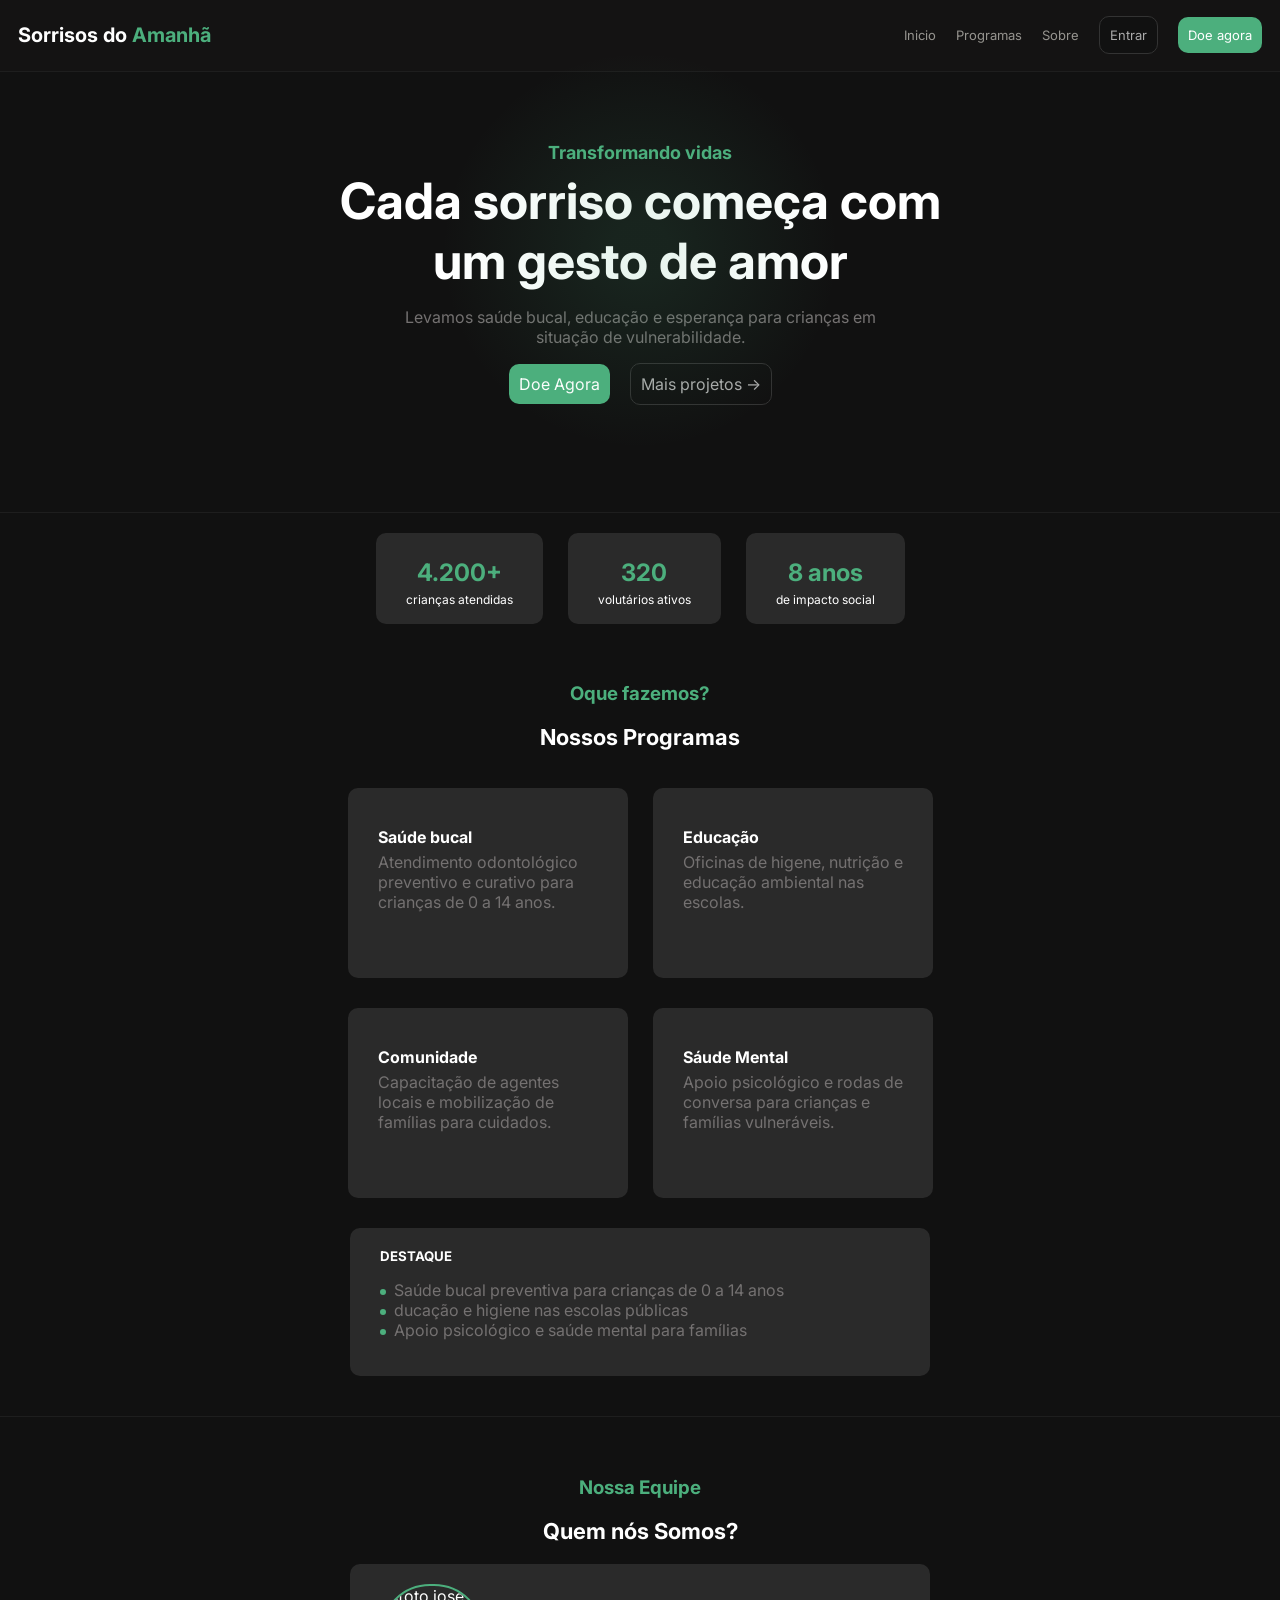
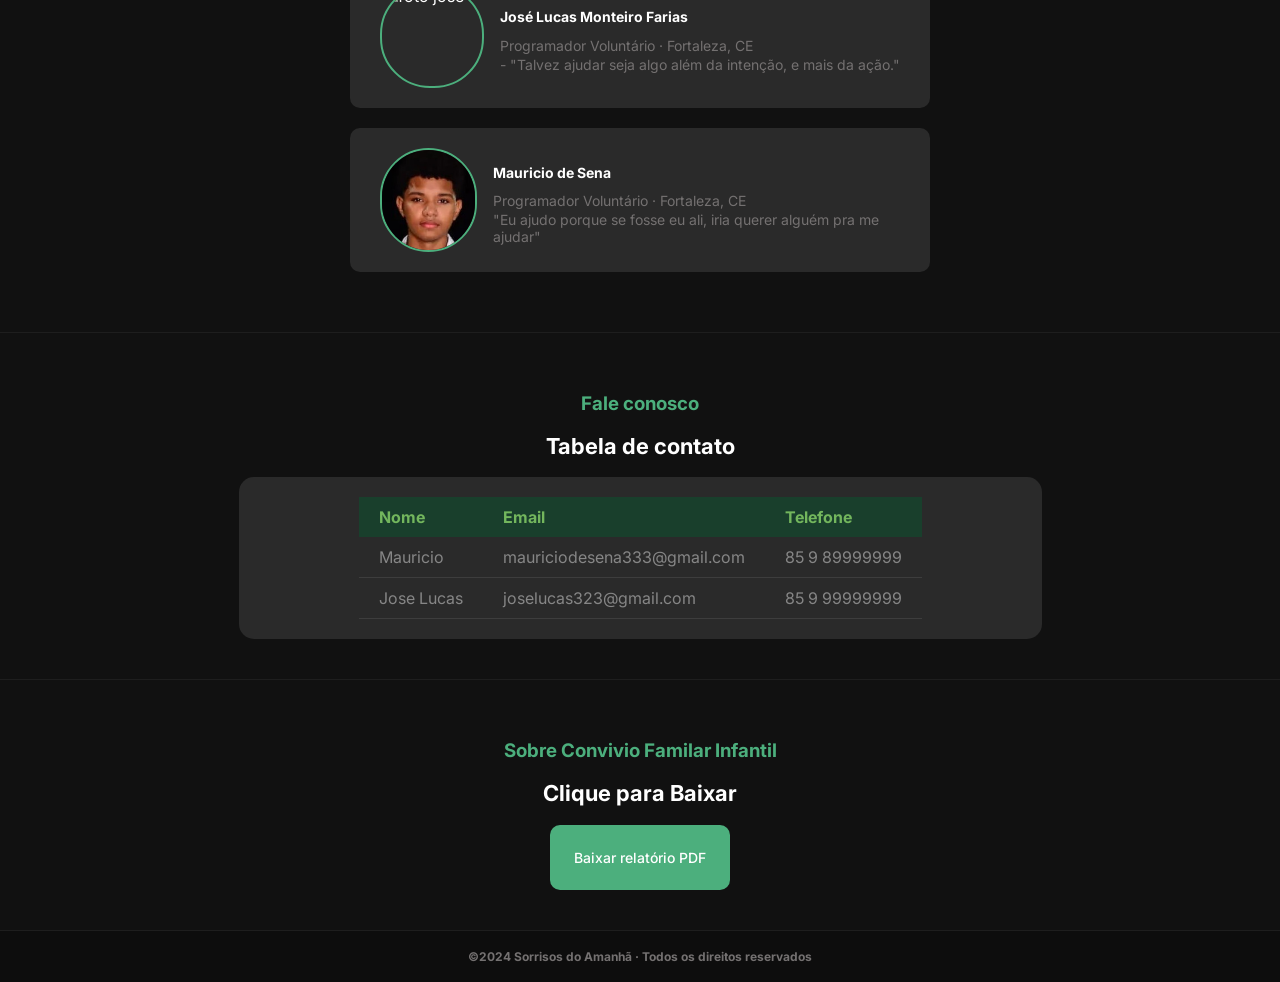
==== index.html @ 54642f77 "Site completo" ====
<!DOCTYPE html>
<html lang="pt-br">
<head>
    <meta charset="UTF-8">
    <meta http-equiv="X-UA-Compatible" content="IE=edge">
    <meta name="viewport" content="width=device-width, initial-scale=1.0">
    <link rel="stylesheet" href="style.css">
    <link rel="stylesheet" href="https://cdn.jsdelivr.net/npm/@tabler/icons-webfont@latest/tabler-icons.min.css">
    <link rel="shortcut icon" href="https://img.freepik.com/vetores-gratis/logotipo-humano-colorido-gradiente_474888-2689.jpg?semt=ais_hybrid&w=740&q=80" type="image/x-icon">
    <link href="https://fonts.googleapis.com/css2?family=Inter:wght@400;500&display=swap" rel="stylesheet">
    <title>Sorrisos do Amanhã</title>
<body>
 <header>
    <div class="nav">
        <div>
            <h1><i class="ti ti-heart"></i> Sorrisos do <span class="grn">Amanhã</span></h1>
        </div>
        <div class="nav-links">
            <a href="#inicio">Inicio</a>
            <a href="#programas">Programas</a>
            <a href="#sobre">Sobre</a>
            <a href="#" id="entrar" onclick="abrirModal()">Entrar</a>
            <a href="#" id="doar" onclick="qrcode()">Doe agora</a>
        </div>
    </div>
 </header>
 <main>
    <div id="qrcode-container">
    <button id="fechar-qr" onclick="fecharQrcode()">✕</button>
    <p class="qr-titulo">Escaneie para doar</p>
    <img id="qr-imagem" src="DnjprL.png" alt="QR code para doação">
    </div>
    <div class="modal-overlay" id="modalOverlay">
        <div class="modal">
            <button class="modal-close" onclick="fecharModal()">✕</button>
    
            <div class="modal-logo">
                <i class="ti ti-heart"></i>
                <span>Sorrisos do <span class="grn">Amanhã</span></span>
            </div>
    
            <h2>Bem-vindo de volta</h2>
            <p class="subtitulo">Acesse a área administrativa</p>
    
            <form onsubmit="validarLogin(event)">
                <div class="form-group">
                    <label for="user">Usuário</label>
                    <input type="text" id="user" placeholder="Digite seu usuário">
                </div>
                <div class="form-group">
                    <label for="pass">Senha</label>
                    <input type="password" id="pass" placeholder="••••••••">
                </div>
                <button type="submit"><i class="ti ti-login"></i> Entrar</button>
            </form>
    
            <p class="hint">Use <strong>admin</strong> / <strong>1234</strong> para testar</p>
        </div>
    </div>
    <section id="inicio">
        <div class="hero">
            <div id="herodregad">
                
            </div>
            <div>
                <h3 class="grn" >Transformando vidas</h3>
                <h1>Cada sorriso começa com <br>um gesto de amor</h1>
                <p>Levamos saúde bucal, educação e esperança para crianças em <br> situação de vulnerabilidade.</p>
            </div>
            <div class="hero-links">
                <a href ="#" id="doar" onclick="qrcode()"><i class="ti ti-heart"></i> Doe Agora </a>
                <a href="#programas" id="maisp">Mais projetos &#8594</a>
            </div>
        </div>
    </section>
    <section>
        <div class="dados">
            <div id="card">
                <h2>4.200+</h2>
                <p>crianças atendidas</p>
            </div>
            <div id="card">
                <h2>320</h2>
                <p>volutários ativos</p>
            </div>
            <div id="card">
                <h2>8 anos</h2>
                <p>de impacto social</p>
            </div>
        </div>
    </section>
    <section id="programas">
        <div class="metricas">
            <div>
                <h3 class="grn">Oque fazemos?</h3>
                <h1>Nossos Programas</h1>
            </div>
            <div id="margem">
                <div class="dadosm">
                    <div id="cardm">
                        <h1><i class="ti ti-check"></i></h1>
                        <h4>Saúde bucal</h4>
                        <p>Atendimento odontológico preventivo e curativo para crianças de 0 a 14 anos.</p>
                    </div>
                    <div id="cardm">
                        <h1><i class="ti ti-book"></i></h1>
                        <h4>Educação</h4>
                        <p>Oficinas de higene, nutrição e educação ambiental nas escolas.</p>
                    </div>
                </div>
                <div class="dadosm">
                    <div id="cardm">
                        <h1><i class="ti ti-users"></i></h1>
                        <h4>Comunidade</h4>
                        <p>Capacitação de agentes locais e mobilização de famílias para cuidados.</p>
                    </div>
                    <div id="cardm">
                        <h1><i class="ti ti-brain"></i></h1>
                        <h4>Sáude Mental</h4>
                        <p>Apoio psicológico e rodas de conversa para crianças e famílias vulneráveis.</p>
                    </div>
                </div>
            </div>
            <div class="dadosm2">
                <div id="cardm2" >
                    <h5>DESTAQUE</h5>
                    <ul>
                        <li>Saúde bucal preventiva para crianças de 0 a 14 anos</li>
                        <li>ducação e higiene nas escolas públicas</li>
                        <li>Apoio psicológico e saúde mental para famílias</li>
                    </ul>
                </div>
            </div>
            
        </div>
    </section>
    <section id="sobre">
        <div class="equipe">
            <div>
                <h3 class="grn">Nossa Equipe</h3>
                <h1>Quem nós Somos?</h1>
            </div>
            <div id="margem">
                <div class="dadose2">
                    <div id="carde2">
                        <img src="https://avatars.githubusercontent.com/u/164690845?v=4" alt="foto josé">
                        <div id="texto-equipe">
                            <h1>José Lucas Monteiro Farias</h1>
                            <p>Programador Voluntário · Fortaleza, CE </p>
                            <p>- "Talvez ajudar seja algo além da intenção, e mais da ação."</p>
                        </div>
                    </div>
                </div>
                <div>
                <div class="dadose2">
                <div id="carde2">
                    <img src="cicio.jpeg" alt="foto cicio">
                    <div id="texto-equipe">
                        <h1>Mauricio de Sena</h1>
                        <p>Programador Voluntário · Fortaleza, CE</p>
                        <p>"Eu ajudo porque se fosse eu ali, iria querer alguém pra me ajudar"</p>
                    </div>
                </div>
                </div>
            </div>
        </div>
    </section>
    <section >
        <div class="metricas1">
            <h3 class = "grn">Fale conosco</h3>
            <h1 id = "tabela">Tabela de contato</h1>
            <div class= "container-tabela">
                <table>
                    <thead>
                    <tr>
                        <th>Nome</th>
                        <th>Email</th>
                        <th>Telefone</th>
                    </tr>
                    </thead>
                    <tbody>
                    <tr>
                        <td>Mauricio</td>
                        <td>mauriciodesena333@gmail.com</td>
                        <td>85 9 89999999</td>
                    </tr>
                    <tr>
                        <td>Jose Lucas</td>
                        <td>joselucas323@gmail.com</td>
                        <td>85 9 99999999</td>
                    </tr>
                    </tbody>
                </table>
            </div>
        </div>
    </section>
    <section>
        <div class="metricas">
            <div>
                <h3 class = "grn">Sobre Convivio Familar Infantil</h3>
                <h1>Clique para Baixar</h1>
            </div>
            <div>
                <a href="diagnostico_acolhimento-1.pdf" download id="download-btn">
                <i class="ti ti-file-download"></i> Baixar relatório PDF</a>
            </div>
        </div>
    </section>
    
 </main>
 <footer>
    <h1>&copy;2024 Sorrisos do Amanhã · Todos os direitos reservados</h1>
 </footer>
 <script src="script.js"></script>
</body>
</html>
---- style.css ----
body{
    margin: 0;
    
    font-family: 'Inter', sans-serif;
}


.grn{
    color: #4caf7d;
}

.nav{
    display: flex;
    justify-content: space-between;
    align-items: center;
    padding: 10px 18px;
    font-size: 10px;
    color: white;
}

header i{
    color: #4caf7d;
}
header{
    background-color: rgb(20, 19, 19);
    border-bottom: 0.5px solid #1e1e1e;
}

.nav-links {
    display: flex;
    gap: 20px;
    align-items: center;
  }
.nav-links a{
    color: #96948f;
    font-size: 13px;
    text-decoration: none;
  }

#doar{
    color: white;
    background-color: #4caf7d;
    padding: 10px;
    border-radius: 10px;
    text-decoration: none;
}

#doarr{
    color: white;
    background-color: #4caf7d;
    padding: 10px;
    border-radius: 10px;
    text-decoration: none;
}
footer{
    text-align: center;
    font-size: 6px;
    color: #747171;
    background-color: #0d0d0d;
    padding: 10px;
    position: relative;
}

.hero{
    background-color: #111111;
    padding-top: 40px;
    color: white;
    height: 400px;
    text-align: center;
    border-bottom: 0.5px solid #1e1e1e;
    
}

#herodregad{
  position: absolute;
  top: 50px;
  left: 50%;
  transform: translateX(-50%);
  width: 400px;
  height: 400px;
  background: radial-gradient(circle, rgba(76, 175, 125, 0.12) 10%, transparent 70%);
  pointer-events: none;
}

.hero h3{
    font-size: 18px;
    padding-top: 12px;
    margin-bottom: 0.5rem;
}

.hero h1{
    color: white;
    font-size: 50px;
    margin: 0px;
}

.hero p{
    color: #747171;
}

.hero-links{
    display: flex;
    gap: 20px; 
    align-items: center; 
    justify-content: center;
}

#maisp{
    color: #aaaaaa;
    text-decoration: none;
    background-color: #111111;
    border: 0.5px solid #333333;
    padding: 10px;
    border-radius: 10px;
    
}

#entrar{
    color: #aaaaaa;
    text-decoration: none;
    background-color: #111111;
    border: 0.5px solid #333333;
    padding: 10px;
    border-radius: 10px;
}

.dados{
    background-color: #111111;
    padding-top: 20px;
    color: white;
    display: flex;
    align-items: center; 
    justify-content: center;
    gap: 25px;
}

#card{
    background-color: #2a2a2a;
    color: #4caf7d;
    text-align: center;
    padding-left: 30px;
    padding-right: 30px;
    border-radius: 10px;
    padding-top: 5px;
    padding-bottom:5px ;
}

#card h2{
    margin-bottom: 5px;
    font-size: 28p;
}

#card p{
    color: white;
    font-size: 12px;
    margin-top: 0;
}

.metricas{
    background-color: #111111;
    padding-top: 40px;
    color: white;
    padding-bottom: 40px;
    text-align: center;
    border-bottom: 0.5px solid #1e1e1e;

}

#cardm i, #cardmajuste i {
    color: #4caf7d;
}

.metricas h1{
    font-size:22px;
}

#cardm{
    background-color: #2a2a2a;
    color: white;
    text-align: left; /* isso aqui */
    padding: 20px 30px;
    border-radius: 10px;
    width: 220px;
    height: 150px;
}



.dadosm{
    background-color: #111111;
    padding-top: 20px;
    padding-bottom: 10px; /* adiciona */
    /* height: 220px;  REMOVE */
    color: white;
    display: flex;
    align-items: center;
    justify-content: center;
    gap: 25px;
}

.dadosm p{
    margin-top: 0;
    color: #747171;
}

.dadosm h4, .dadosm2 h5{
    margin-bottom: 5px;
    margin-top: 0;
}
#cardm2{
    background-color: #2a2a2a;
    color: white;
    text-align: left; /* isso aqui */
    padding: 20px 30px;
    border-radius: 10px;
    margin: 0;
    width: 520px;
}

.dadosm2{
    display: flex;
    justify-content: center;
    align-items: center;
    
}

#margem{
    margin-bottom: 20px;
}

#cardm2 ul li::before {
    content: "";
    width: 6px;
    height: 6px;
    border-radius: 50%;
    background: #4caf7d;
    display: inline-block;
    margin-right: 8px;
    margin-bottom: 1px;
}

#cardm2 ul {
    list-style: none;
    padding: 0;
}

li{
    margin-top: 0;
    color: #747171;
}

.equipe{
    background-color: #111111;
    padding-top: 40px;
    color: white;
    padding-bottom: 40px;
    text-align: center;
    border-bottom: 0.5px solid #1e1e1e;
}

.equipe h1{
    font-size: 22px;
}

#carde2{
background-color: #2a2a2a;
    color: white;
    text-align: left;
    padding: 20px 30px;
    border-radius: 10px;
    width: 520px;
    align-items: center;
    display: flex;
    gap: 16px;
}

#carde2 h1{
    font-size: 14px;
}

.dadose2{
    display: flex;
    justify-content: center;
    align-items: center;
    margin: 20px;
}

.dadose2 img{
    border: 2px solid #4caf7d;
    width: 100px;
    border-radius: 50px;
    height: 100px;
    object-fit: cover;
}

#texto-equipe{
    display: block;
    margin: 0;
}

.dadose2 p{
    margin-top: 0px;
    margin-bottom: 2px;
    color: #747171;
    font-size: 14px;

}

.carde{
    background-color: #2a2a2a;
    color: white;
    text-align: left; /* isso aqui */
    padding: 20px 30px;
    border-radius: 10px;
    width: 220px;
    height: 160px;
}


.modal-overlay {
    display: none;
    position: fixed;
    inset: 0;
    background: rgba(0,0,0,0.7);
    z-index: 100;
    align-items: center;
    justify-content: center;
}

.modal-overlay.open {
    display: flex;
}

.modal {
    background-color: #1e1e1e;
    border: 0.5px solid #2a2a2a;
    border-radius: 16px;
    padding: 2rem;
    width: 100%;
    max-width: 360px;
    position: relative;
}

.modal-close {
    position: absolute;
    top: 16px;
    right: 16px;
    background: none;
    border: 0.5px solid #333;
    color: #aaa;
    cursor: pointer;
    width: 32px;
    height: 32px;
    border-radius: 8px;
    font-size: 16px;
}

.modal-logo {
    display: flex;
    align-items: center;
    gap: 8px;
    color: white;
    justify-content: center;
    margin-bottom: 1.5rem;
}

.modal h2 {
    color: white;
    font-size: 1.2rem;
    font-weight: 500;
    text-align: center;
    margin: 0 0 4px;
}

.modal .subtitulo {
    color: #969494;
    font-size: 13px;
    text-align: center;
    margin: 0 0 1.5rem;
}

.form-group {
    margin-bottom: 14px;
}

.form-group label {
    display: block;
    color: #aaaaaa;
    font-size: 13px;
    margin-bottom: 6px;
}

.form-group input {
    width: 100%;
    background-color: #161616;
    border: 0.5px solid #2a2a2a;
    border-radius: 10px;
    padding: 12px 14px;
    color: white;
    font-size: 14px;
    outline: none;
}

.form-group input:focus {
    border-color: #4caf7d;
}

.modal button[type="submit"] {
    width: 100%;
    background-color: transparent;
    color: white;
    border: 0.5px solid #444;
    padding: 13px;
    border-radius: 10px;
    font-size: 14px;
    font-weight: 500;
    cursor: pointer;
    margin-top: 4px;
}

.modal .hint {
    color: #555;
    font-size: 12px;
    text-align: center;
    margin-top: 14px;
}

.modal .hint strong {
    color: #4caf7d;
}
.container-tabela{
    background-color: #2a2a2a;
    border-radius: 15px;
    padding: 20px 120px;
    width: fit-content;
    text-align: center;

}
table{
    width: 100%;
    border-collapse: collapse;
}
thead th{
    background-color: #193f2c;
    color: #73b65d;
    text-align: left;
    padding: 10px 20px;

}


.metricas1{
    background-color: #111111;
    padding-top: 40px;
    color: white;
    padding-bottom: 40px;
    border-bottom: 0.5px solid #1e1e1e;
    display: flex;
    justify-content: center;
    align-items: center;
    flex-direction: column;
    
}

.metricas1 h3{
    margin-bottom: 0px;
}

.metricas1 h1{
    font-size: 22px;
}

tr{
    background-color: #2a2a2a;
    text-align: left;
    font-family: 'Inter', sans-serif;
}

td{
    padding: 10px 20px;
    border-bottom: 0.4px solid #3d3d3d;
    color: #868686
}

#download-btn {
    display: inline-flex;
    align-items: center;
    gap: px;
    background-color: #4caf7d;
    color: white;
    text-decoration: none;
    font-size: 14px;
    font-weight: 500;
    padding: 24px;
    border-radius: 10px;
}

#download-btn i {
    font-size: 16px;
}

#qrcode-container {
    display: none;
    position: fixed;
    bottom: 24px;
    right: 24px;
    background-color: #1e1e1e;
    border: 0.5px solid #2a2a2a;
    border-radius: 16px;
    padding: 1.5rem;
    z-index: 200;
    box-shadow: 0 8px 24px rgba(0,0,0,0.4);
    text-align: center;
}

#qrcode-container.open {
    display: block;
}

#qrcode-container .qr-titulo {
    color: #aaaaaa;
    font-size: 13px;
    margin: 0 0 12px;
}

#qrcode-container img {
    width: 160px;
    border-radius: 8px;
    display: block;
}

#fechar-qr {
    position: absolute;
    top: 10px;
    right: 10px;
    background: none;
    border: 0.5px solid #333;
    color: #aaaaaa;
    cursor: pointer;
    width: 28px;
    height: 28px;
    border-radius: 8px;
    font-size: 13px;
}
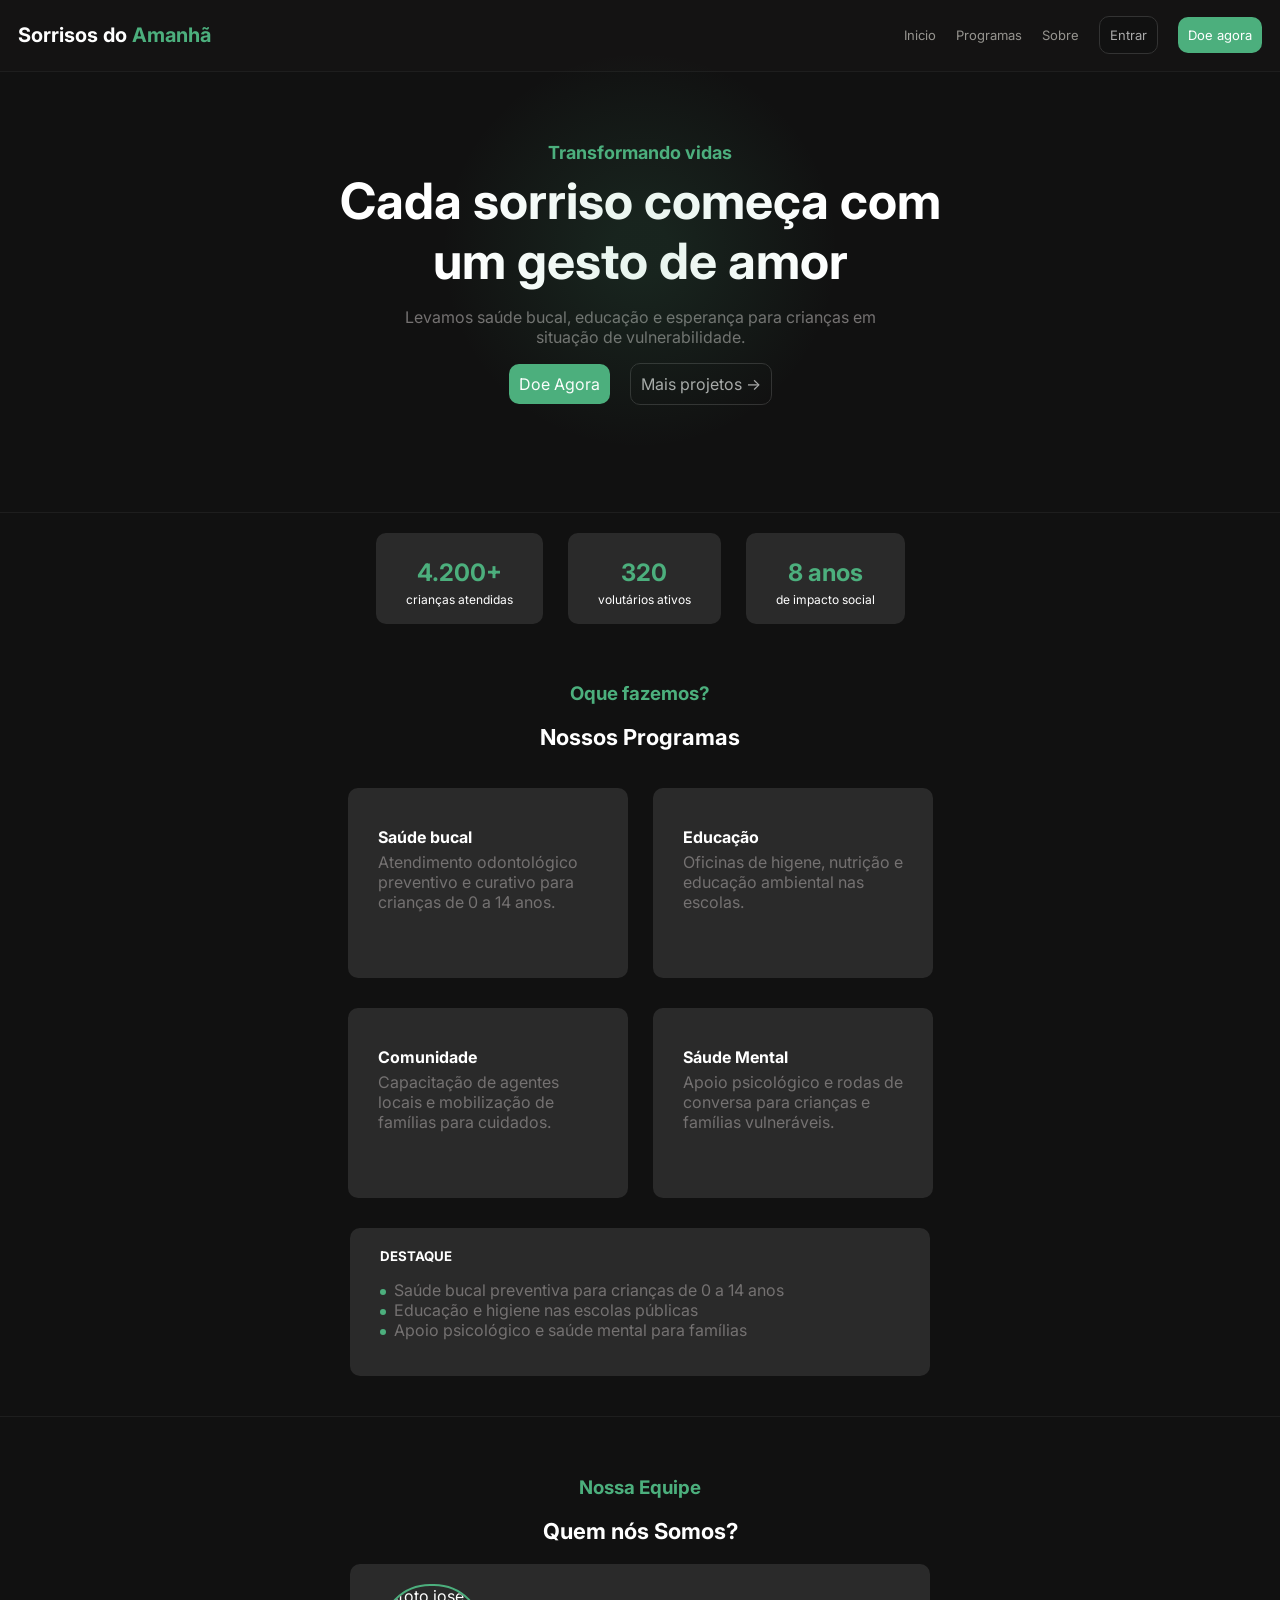
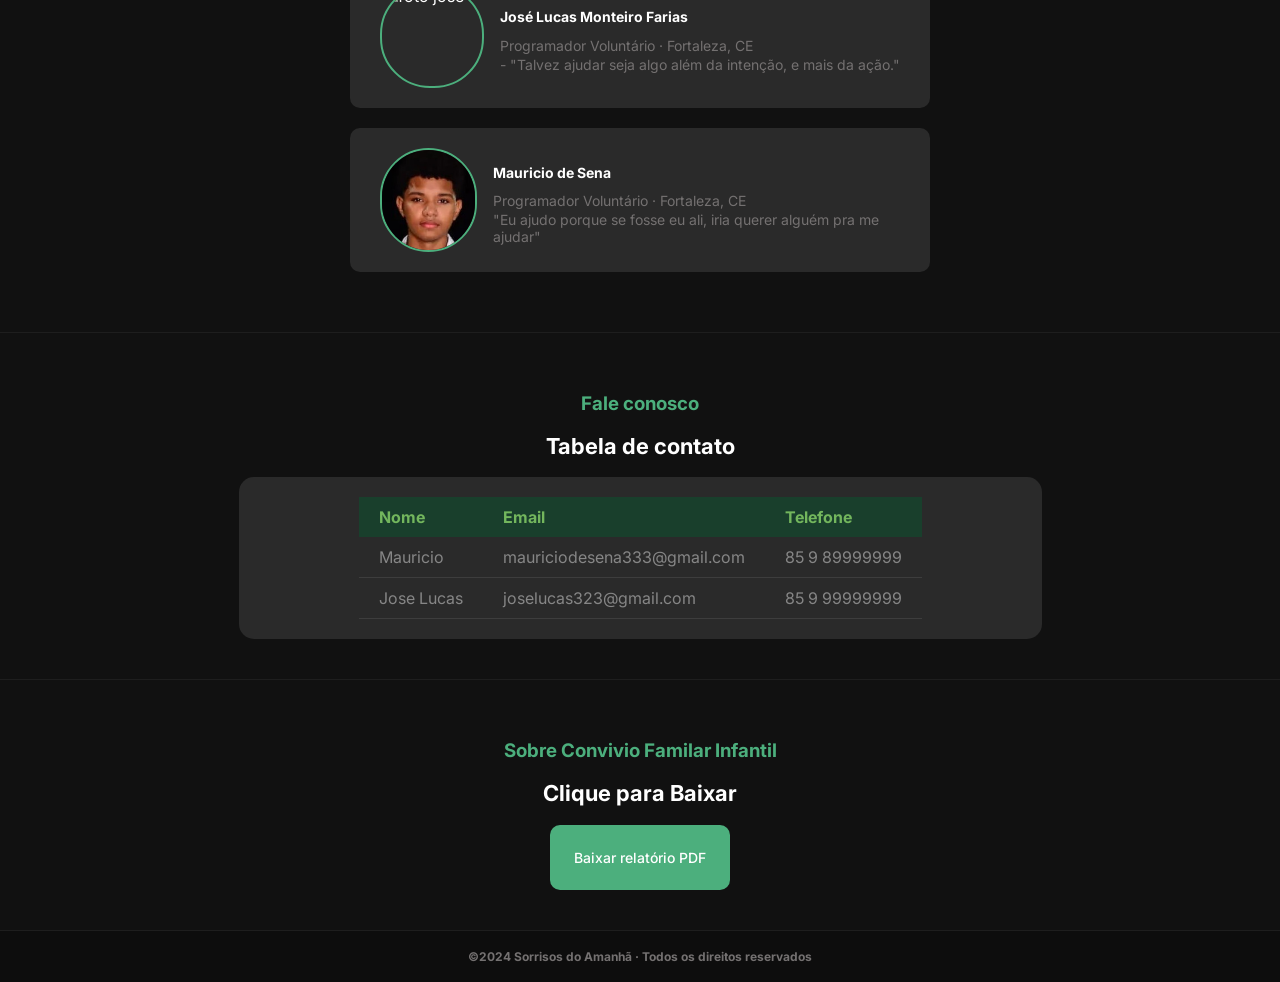
==== commit dc626cd3: "Fix typo in education list item" ====
--- a/index.html
+++ b/index.html
@@ -28,7 +28,7 @@
     <div id="qrcode-container">
     <button id="fechar-qr" onclick="fecharQrcode()">✕</button>
     <p class="qr-titulo">Escaneie para doar</p>
-    <img id="qr-imagem" src="DnjprL.png" alt="QR code para doação">
+    <img id="qr-imagem" src="https://arca-ong.org.br/wp-content/uploads/2023/11/QR-PIX-1024x1024.jpeg" alt="QR code para doação">
     </div>
     <div class="modal-overlay" id="modalOverlay">
         <div class="modal">
@@ -126,7 +126,7 @@
                     <h5>DESTAQUE</h5>
                     <ul>
                         <li>Saúde bucal preventiva para crianças de 0 a 14 anos</li>
-                        <li>ducação e higiene nas escolas públicas</li>
+                        <li>Educação e higiene nas escolas públicas</li>
                         <li>Apoio psicológico e saúde mental para famílias</li>
                     </ul>
                 </div>
@@ -213,4 +213,4 @@
  </footer>
  <script src="script.js"></script>
 </body>
-</html>+</html>
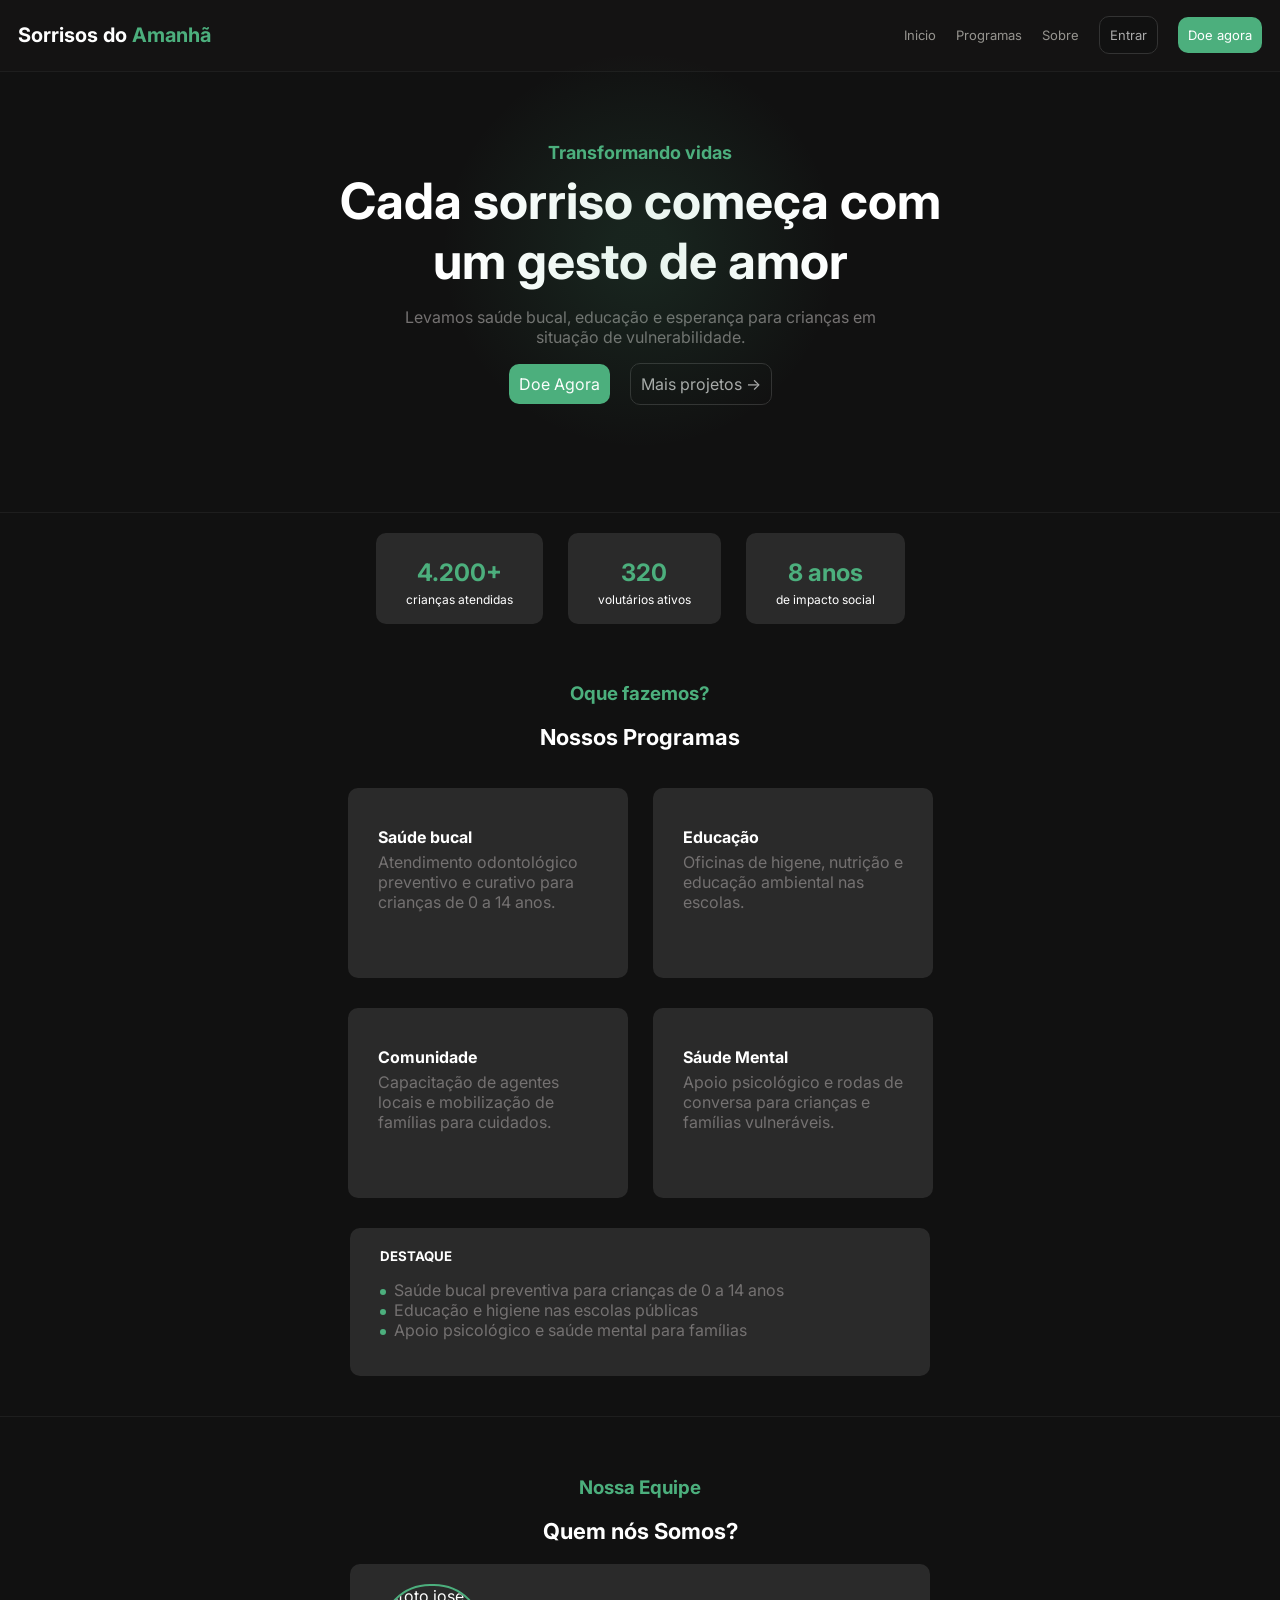
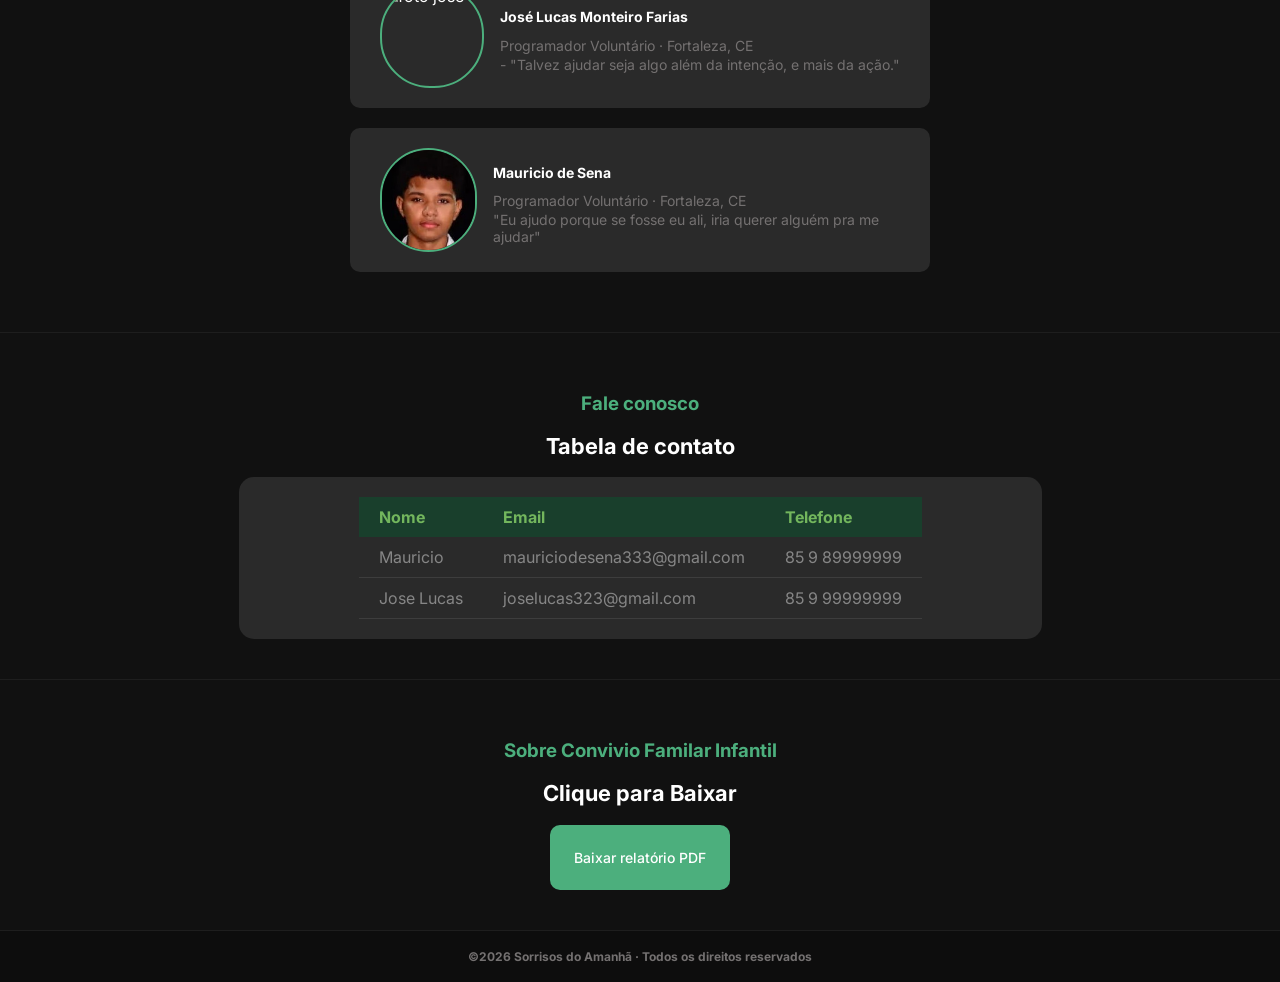
==== commit 1e79fe7e: "Update copyright year in footer to 2026" ====
--- a/index.html
+++ b/index.html
@@ -209,7 +209,7 @@
     
  </main>
  <footer>
-    <h1>&copy;2024 Sorrisos do Amanhã · Todos os direitos reservados</h1>
+    <h1>&copy;2026 Sorrisos do Amanhã · Todos os direitos reservados</h1>
  </footer>
  <script src="script.js"></script>
 </body>
